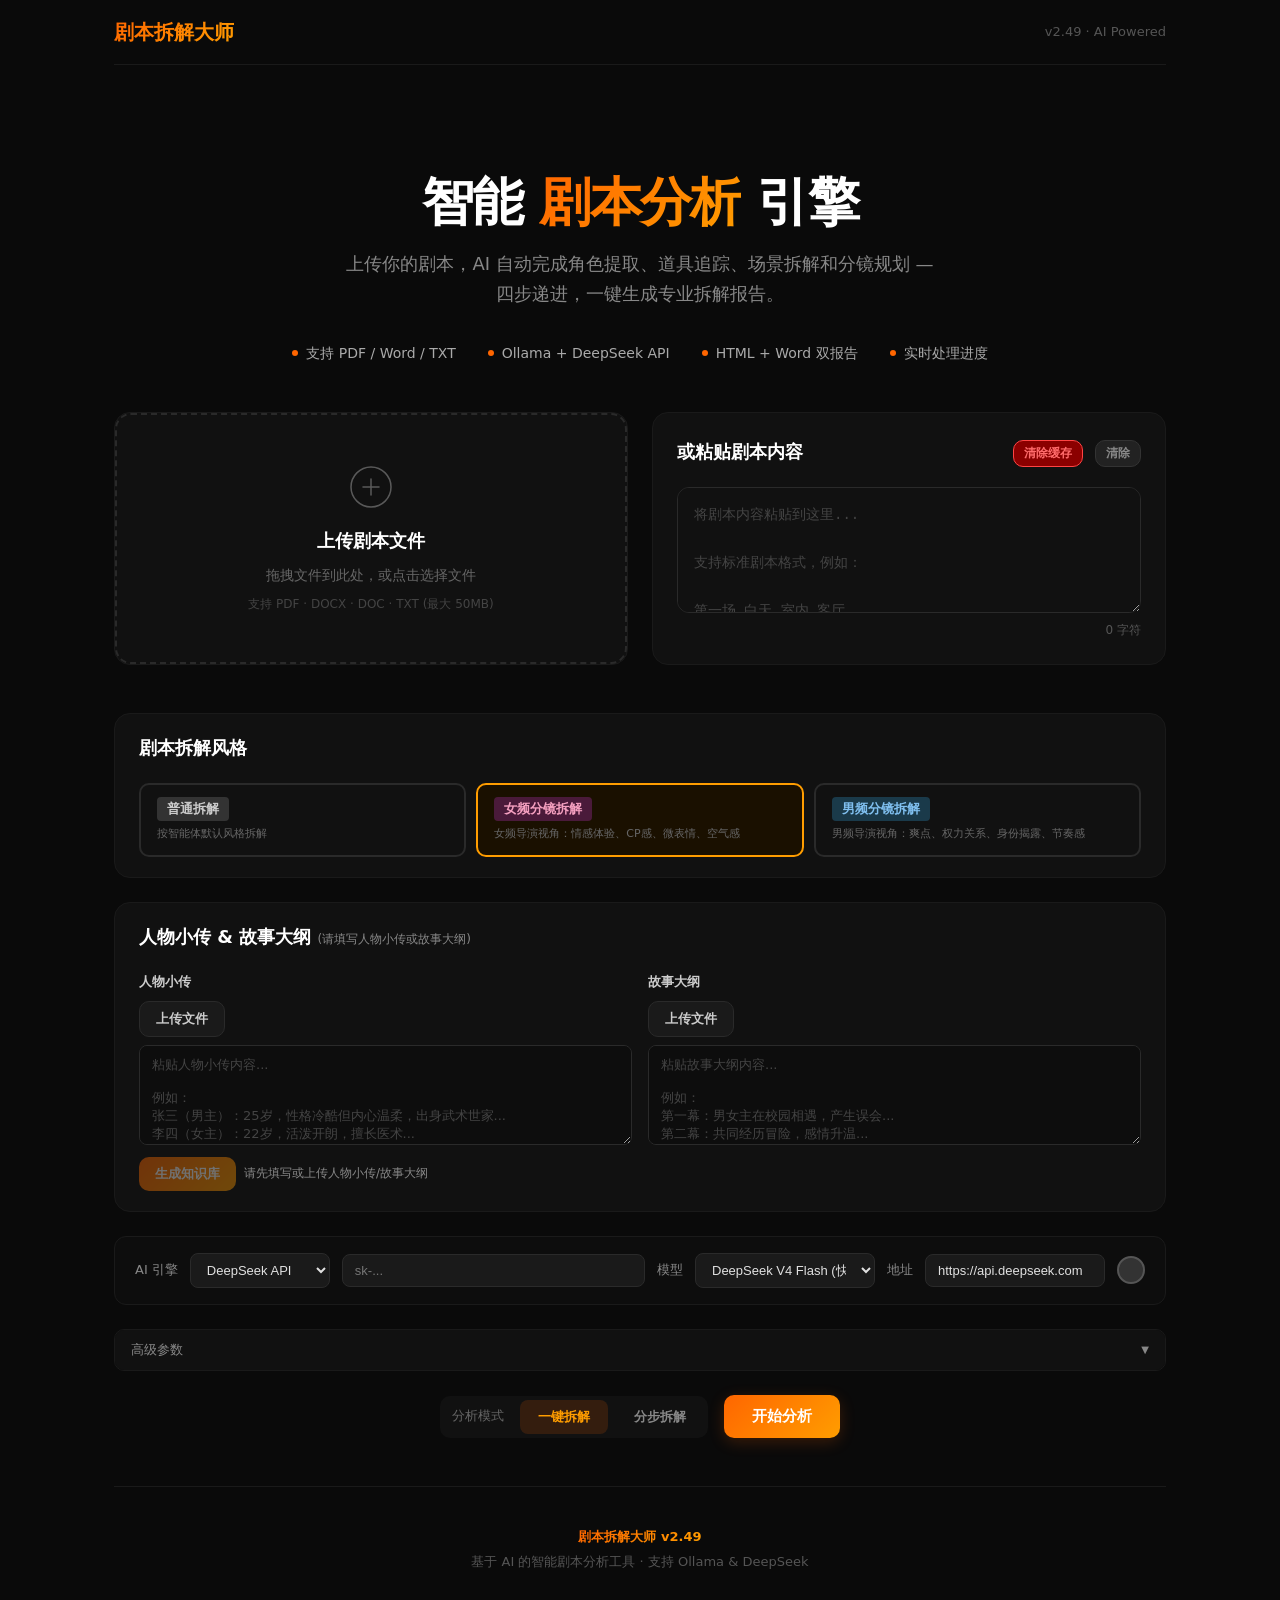
==== static/index.html @ 612fdb4a "初始版本：剧本拆解大师 — 角色/道具/场景/分镜四步AI拆解" ====
<!DOCTYPE html>
<html lang="zh-CN">
<head>
    <meta charset="UTF-8">
    <meta name="viewport" content="width=device-width, initial-scale=1.0">
    <title>剧本拆解大师 v2.49</title>
    <link rel="stylesheet" href="css/style.css">
</head>
<body>

    <!-- ===== Error Toast ===== -->
    <div class="error-toast" id="errorToast">
        <div class="error-body">
            <div class="error-title">错误</div>
            <div class="error-message" id="errorMessage"></div>
        </div>
        <button class="error-close" id="errorClose">×</button>
    </div>

    <!-- ===== App Container ===== -->
    <div class="app-container">

        <!-- Navbar -->
        <nav class="navbar">
            <a href="/" class="navbar-brand">
                <span>剧本拆解大师</span>
            </a>
            <div class="navbar-version">
                v2.49 · AI Powered
            </div>
        </nav>

        <!-- Hero -->
        <section class="hero">
            <h1>
                智能 <span class="highlight">剧本分析</span> 引擎
            </h1>
            <p>
                上传你的剧本，AI 自动完成角色提取、道具追踪、场景拆解和分镜规划
                — 四步递进，一键生成专业拆解报告。
            </p>
            <div class="features">
                <div class="feature-item"><span class="dot"></span> 支持 PDF / Word / TXT</div>
                <div class="feature-item"><span class="dot"></span> Ollama + DeepSeek API</div>
                <div class="feature-item"><span class="dot"></span> HTML + Word 双报告</div>
                <div class="feature-item"><span class="dot"></span> 实时处理进度</div>
            </div>
        </section>

        <!-- ===== Input Section ===== -->
        <div class="input-section">
            
            <!-- File Upload -->
            <div class="card" style="padding: 0;">
                <div class="upload-zone" id="uploadZone">
                    <svg class="upload-icon" viewBox="0 0 48 48" fill="none" stroke="currentColor" stroke-width="1.5">
                        <circle cx="24" cy="24" r="20"/>
                        <path d="M24 16v16M16 24h16" stroke-linecap="round"/>
                    </svg>
                    <h3>上传剧本文件</h3>
                    <p>拖拽文件到此处，或点击选择文件</p>
                    <div class="formats">支持 PDF · DOCX · DOC · TXT (最大 50MB)</div>
                    <input type="file" id="fileInput" accept=".pdf,.docx,.doc,.txt">
                    
                    <div class="file-info" id="fileInfo">
                        <div>
                            <span class="file-name" id="fileName"></span>
                            <span class="file-size" id="fileSize"></span>
                        </div>
                        <button class="btn btn-danger btn-sm" id="clearFileBtn" style="margin-top: 8px;">
                            移除文件
                        </button>
                    </div>
                </div>
            </div>

            <!-- Text Input -->
            <div class="card text-input-area">
                <div class="card-title" style="display:flex;justify-content:space-between;align-items:center;">
                    <span>或粘贴剧本内容</span>
                    <div>
                        <button class="btn btn-sm" id="clearCacheBtn" style="background:#8B0000;color:#FF6B6B;border:1px solid #FF4444;font-size:12px;padding:4px 10px;margin-right:6px;">清除缓存</button>
                        <button class="btn btn-sm" id="clearTextBtn" style="background:#222;color:#888;border:1px solid #333;font-size:12px;padding:4px 10px;">清除</button>
                    </div>
                </div>
                <textarea id="textInput" placeholder="将剧本内容粘贴到这里...

支持标准剧本格式，例如：

第一场 白天 室内 客厅
[场景描述文字]
角色A：对白内容
角色B：回应内容

第二场 夜晚 街头
..." spellcheck="false"></textarea>
                <div class="char-count" id="charCount">0 字符</div>
            </div>
        </div>

        <!-- ===== 剧本拆解风格选择 ===== -->
        <div class="card style-selector" id="styleSelector">
            <div class="card-title">剧本拆解风格</div>
            <div class="style-options">
                <label class="style-option" id="styleNormalLabel">
                    <input type="radio" name="breakdownStyle" value="normal">
                    <span class="style-badge normal">普通拆解</span>
                    <span class="style-desc">按智能体默认风格拆解</span>
                </label>
                <label class="style-option" id="styleFemaleLabel">
                    <input type="radio" name="breakdownStyle" value="female" checked>
                    <span class="style-badge female">女频分镜拆解</span>
                    <span class="style-desc">女频导演视角：情感体验、CP感、微表情、空气感</span>
                </label>
                <label class="style-option" id="styleMaleLabel">
                    <input type="radio" name="breakdownStyle" value="male">
                    <span class="style-badge male">男频分镜拆解</span>
                    <span class="style-desc">男频导演视角：爽点、权力关系、身份揭露、节奏感</span>
                </label>
            </div>
        </div>

        <!-- ===== 人物小传 & 故事大纲 ===== -->
        <div class="card materials-section" id="materialsSection">
            <div class="card-title">人物小传 & 故事大纲 <span class="materials-status" id="materialsStatus"></span></div>
            
            <div class="materials-grid">
                <div class="material-item">
                    <div class="material-header">
                        <span class="material-label">人物小传</span>
                        <button class="btn btn-sm" id="clearCharBioBtn" style="display:none;background:#222;color:#888;border:1px solid #333;font-size:11px;padding:2px 8px;">清除</button>
                    </div>
                    <div class="material-input-row">
                        <button class="btn btn-secondary btn-sm" id="uploadCharBioBtn">上传文件</button>
                        <input type="file" id="charBioFileInput" accept=".pdf,.docx,.doc,.txt" style="display:none;">
                    </div>
                    <textarea id="charBioText" placeholder="粘贴人物小传内容...&#10;&#10;例如：&#10;张三（男主）：25岁，性格冷酷但内心温柔，出身武术世家...&#10;李四（女主）：22岁，活泼开朗，擅长医术..." spellcheck="false"></textarea>
                    <div class="material-file-info" id="charBioFileInfo" style="display:none;"></div>
                </div>
                
                <div class="material-item">
                    <div class="material-header">
                        <span class="material-label">故事大纲</span>
                        <button class="btn btn-sm" id="clearOutlineBtn" style="display:none;background:#222;color:#888;border:1px solid #333;font-size:11px;padding:2px 8px;">清除</button>
                    </div>
                    <div class="material-input-row">
                        <button class="btn btn-secondary btn-sm" id="uploadOutlineBtn">上传文件</button>
                        <input type="file" id="outlineFileInput" accept=".pdf,.docx,.doc,.txt" style="display:none;">
                    </div>
                    <textarea id="outlineText" placeholder="粘贴故事大纲内容...&#10;&#10;例如：&#10;第一幕：男女主在校园相遇，产生误会...&#10;第二幕：共同经历冒险，感情升温..." spellcheck="false"></textarea>
                    <div class="material-file-info" id="outlineFileInfo" style="display:none;"></div>
                </div>
            </div>
            
            <div style="margin-top:12px;display:flex;align-items:center;gap:8px;">
                <button class="btn btn-primary btn-sm" id="preprocessBtn" style="display:none;">生成/更新知识库</button>
                <span class="preprocess-hint" id="preprocessHint" style="font-size:12px;color:#888;"></span>
            </div>
        </div>

        <!-- ===== API Config ===== -->
        <div class="api-config">
            <label>AI 引擎</label>
            <select id="apiProvider">
                <option value="ollama">Ollama（本地）</option>
                <option value="deepseek" selected>DeepSeek API</option>
            </select>
            
            <input type="text" id="apiKeyInput" class="api-key-input" 
                   placeholder="sk-..." title="API Key">
            
            <label>模型</label>
            <input type="text" id="modelInput" class="model-input" 
                   placeholder="deepseek-v4-flash" title="模型名称"
                   style="display:none;">
            <select id="modelSelect" class="model-input" title="选择模型">
                <option value="deepseek-v4-flash">DeepSeek V4 Flash</option>
            </select>
            <span id="modelStatus" style="font-size:12px;color:#888;display:none;"></span>
            
            <label>地址</label>
            <input type="text" id="baseUrlInput" class="model-input" 
                   placeholder="https://api.deepseek.com" title="API 地址">
            
            <button class="conn-dot" id="testConnBtn" title="测试连接"></button>
        </div>

        <!-- ===== 高级参数 ===== -->
        <div class="params-panel">
            <div class="params-toggle" id="paramsToggle">
                高级参数 <span class="toggle-arrow">▼</span>
            </div>
            <div class="params-body" id="paramsBody" style="display:none;">
                <div class="param-row">
                    <label>Temperature <span class="param-hint">（创造力，越高越随机）</span></label>
                    <div class="slider-group">
                        <input type="range" id="paramTemperature" min="0" max="2" step="0.1" value="0">
                        <span class="slider-val" id="valTemperature">0</span>
                    </div>
                </div>
                <div class="param-row">
                    <label>Top-P <span class="param-hint">（核采样，控制词汇多样性）</span></label>
                    <div class="slider-group">
                        <input type="range" id="paramTopP" min="0" max="1" step="0.05" value="0.95">
                        <span class="slider-val" id="valTopP">0.95</span>
                    </div>
                </div>
                <div class="param-row">
                    <label>Frequency Penalty <span class="param-hint">（惩罚重复用词，越高越不重复）</span></label>
                    <div class="slider-group">
                        <input type="range" id="paramFreqPenalty" min="-2" max="2" step="0.1" value="0">
                        <span class="slider-val" id="valFreqPenalty">0.0</span>
                    </div>
                </div>
                <div class="param-row">
                    <label>Presence Penalty <span class="param-hint">（惩罚已出现词，越高越推新词）</span></label>
                    <div class="slider-group">
                        <input type="range" id="paramPresPenalty" min="-2" max="2" step="0.1" value="0">
                        <span class="slider-val" id="valPresPenalty">0.0</span>
                    </div>
                </div>
                <div class="param-row">
                    <label>Max Tokens <span class="param-hint" id="hintMaxTokens">（最大输出长度，视模型而定）</span></label>
                    <div class="slider-group">
                        <input type="range" id="paramMaxTokens" min="1000" max="384000" step="1000" value="384000">
                        <span class="slider-val" id="valMaxTokens">384000</span>
                    </div>
                </div>
                <div class="param-row param-check">
                    <label>思考模式 <span class="param-hint">（仅 V4 Flash 支持，开启后模型先思考再回答）</span></label>
                    <input type="checkbox" id="paramThinking">
                </div>
            </div>
        </div>

        <!-- ===== Action Bar ===== -->
        <div class="action-bar">
            <div class="mode-switch">
                <span class="mode-label">分析模式</span>
                <button class="btn mode-btn active" id="modeAuto">一键拆解</button>
                <button class="btn mode-btn" id="modeStep">分步拆解</button>
            </div>
            <div class="action-btns" id="autoBtns">
                <button class="btn btn-primary btn-lg" id="startBtn">开始分析</button>
                <button class="btn btn-danger btn-lg" id="stopBtn" style="display:none;">停止分析</button>
            </div>
            <div class="action-btns" id="stepBtns" style="display:none;">
                <button class="btn btn-step" id="stepCharBtn">角色提取</button>
                <button class="btn btn-step" id="stepPropBtn">道具提取</button>
                <button class="btn btn-step" id="stepSceneBtn">场景拆解</button>
                <button class="btn btn-step" id="stepShotBtn">分镜拆解</button>
                <button class="btn btn-danger btn-lg" id="stopBtn2" style="display:none;">停止分析</button>
            </div>
        </div>

        <!-- ===== Progress Panel ===== -->
        <div class="progress-panel card" id="progressPanel">
            <div class="card-title">分析进度<span id="analysisTimer" class="analysis-timer" style="display:none;">00:00</span></div>
            
            <div class="progress-bar-container">
                <div class="progress-bar-fill" id="progressBar"></div>
            </div>
            
            <div class="progress-steps">
                <div class="progress-step pending" id="stepChars">
                    <div class="step-icon">○</div>
                    <div class="step-info">
                        <div class="step-label">角色提取</div>
                        <div class="step-message">等待处理</div>
                    </div>
                    <div class="step-status"></div>
                </div>
                
                <div class="progress-step pending" id="stepProps">
                    <div class="step-icon">○</div>
                    <div class="step-info">
                        <div class="step-label">道具提取</div>
                        <div class="step-message">等待处理</div>
                    </div>
                    <div class="step-status"></div>
                </div>
                
                <div class="progress-step pending" id="stepScenes">
                    <div class="step-icon">○</div>
                    <div class="step-info">
                        <div class="step-label">场景拆解</div>
                        <div class="step-message">等待处理</div>
                    </div>
                    <div class="step-status"></div>
                </div>
                
                <div class="progress-step pending" id="stepShots">
                    <div class="step-icon">○</div>
                    <div class="step-info">
                        <div class="step-label">分镜拆解</div>
                        <div class="step-message">等待处理</div>
                    </div>
                    <div class="step-status"></div>
                </div>
                
                <div class="progress-step pending" id="stepReport">
                    <div class="step-icon">○</div>
                    <div class="step-info">
                        <div class="step-label">生成报告</div>
                        <div class="step-message">等待处理</div>
                    </div>
                    <div class="step-status"></div>
                </div>
            </div>
        </div>

        <!-- ===== Results Section ===== -->
        <div class="results-section" id="resultsSection">
            <div class="results-header">
                <h2>分析结果</h2>
                <div class="results-actions">
                    <button class="btn btn-secondary btn-sm" id="previewBtn">预览报告</button>
                    <button class="btn btn-primary btn-sm" id="downloadHtmlBtn">下载 HTML</button>
                    <button class="btn btn-secondary btn-sm" id="downloadWordBtn">下载 Word</button>
                </div>
            </div>
            
            <div class="output-path-hint" id="outputPathHint" style="display:none;background:#1A1A1A;border:1px solid #333;border-radius:8px;padding:12px 16px;margin-bottom:16px;font-size:13px;color:#FF9D00;">
                输出目录: <span id="outputPathText" style="color:#CCC;"></span>
                <button class="btn btn-secondary btn-sm" id="openFolderBtn" style="margin-left:12px;">打开文件夹</button>
            </div>
            
            <div class="result-summary" id="resultSummary">
            </div>
            
            <!-- 提取结果详情区（卡片滚动） -->
            <div class="result-detail" id="resultDetail">
            </div>
        </div>

        <!-- ===== Footer ===== -->
        <footer class="footer">
            <p><span class="brand">剧本拆解大师 v2.49</span></p>
            <p style="margin-top: 4px;">基于 AI 的智能剧本分析工具 · 支持 Ollama &amp; DeepSeek</p>
        </footer>

    </div>

    <!-- ===== Floating Shot Splitter Button ===== -->
    <button id="splitShotsBtn" class="split-btn" title="拆解全集分镜为单集文件">拆</button>

    <script src="js/app.js"></script>
</body>
</html>
---- static/css/style.css ----
/* ============================================================
   剧本智能体 v0.1 - 样式表
   Inspired by novavoice.app
   ============================================================ */

/* === Reset & Base === */
*, *::before, *::after {
    margin: 0;
    padding: 0;
    box-sizing: border-box;
}

html {
    scroll-behavior: smooth;
}

body {
    font-family: -apple-system, BlinkMacSystemFont, 'Segoe UI', system-ui, sans-serif;
    background: #0A0A0A;
    color: #E0E0E0;
    line-height: 1.6;
    min-height: 100vh;
    overflow-x: hidden;
}

::selection {
    background: rgba(255, 102, 0, 0.3);
    color: #FFF;
}

/* === Scrollbar === */
::-webkit-scrollbar {
    width: 6px;
}

::-webkit-scrollbar-track {
    background: #0A0A0A;
}

::-webkit-scrollbar-thumb {
    background: #333;
    border-radius: 3px;
}

::-webkit-scrollbar-thumb:hover {
    background: #555;
}

/* === Layout === */
.app-container {
    max-width: 1100px;
    margin: 0 auto;
    padding: 0 24px;
}

/* === Navigation === */
.navbar {
    display: flex;
    align-items: center;
    justify-content: space-between;
    padding: 16px 0;
    border-bottom: 1px solid #1A1A1A;
    margin-bottom: 48px;
}

.navbar-brand {
    display: flex;
    align-items: center;
    gap: 10px;
    font-size: 20px;
    font-weight: 700;
    color: #FFF;
    text-decoration: none;
}

.navbar-brand span {
    background: linear-gradient(135deg, #FF6600, #FF9D00);
    -webkit-background-clip: text;
    -webkit-text-fill-color: transparent;
}

.navbar-version {
    font-size: 13px;
    color: #555;
}

.navbar-version span {
    color: #FF6600;
}

/* === Hero === */
.hero {
    text-align: center;
    padding: 60px 0 48px;
}

.hero h1 {
    font-size: 52px;
    font-weight: 700;
    color: #FFF;
    letter-spacing: -0.03em;
    line-height: 1.15;
    margin-bottom: 16px;
}

.hero h1 .highlight {
    background: linear-gradient(135deg, #FF6600, #FF9D00);
    -webkit-background-clip: text;
    -webkit-text-fill-color: transparent;
}

.hero p {
    font-size: 18px;
    color: #888;
    max-width: 600px;
    margin: 0 auto 32px;
    line-height: 1.7;
}

.hero .features {
    display: flex;
    justify-content: center;
    gap: 32px;
    flex-wrap: wrap;
}

.hero .feature-item {
    display: flex;
    align-items: center;
    gap: 8px;
    font-size: 14px;
    color: #AAA;
}

.hero .feature-item .dot {
    width: 6px;
    height: 6px;
    border-radius: 50%;
    background: #FF6600;
}

/* === Card === */
.card {
    background: #111;
    border: 1px solid #1A1A1A;
    border-radius: 16px;
    padding: 32px;
    margin-bottom: 24px;
    transition: border-color 0.3s;
}

.card:hover {
    border-color: #2A2A2A;
}

.card-title {
    font-size: 18px;
    font-weight: 600;
    color: #FFF;
    margin-bottom: 20px;
}

/* === Input Area === */
.input-section {
    display: grid;
    grid-template-columns: 1fr 1fr;
    gap: 24px;
    margin-bottom: 24px;
    align-items: stretch;
}

@media (max-width: 768px) {
    .input-section {
        grid-template-columns: 1fr;
    }
}

/* File Upload */
.upload-zone {
    border: 2px dashed #2A2A2A;
    border-radius: 16px;
    padding: 48px 32px;
    text-align: center;
    cursor: pointer;
    transition: all 0.3s;
    position: relative;
    display: flex;
    flex-direction: column;
    align-items: center;
    justify-content: center;
    min-height: 100%;
}

.upload-icon {
    width: 48px;
    height: 48px;
    margin-bottom: 16px;
    opacity: 0.35;
    transition: all 0.3s;
}
.upload-zone:hover .upload-icon,
.upload-zone.dragover .upload-icon {
    opacity: 0.7;
}

.upload-zone.has-file .upload-icon,
.upload-zone.has-file h3,
.upload-zone.has-file p,
.upload-zone.has-file .formats {
    display: none;
}

.upload-zone:hover,
.upload-zone.dragover {
    border-color: #FF6600;
    background: rgba(255, 102, 0, 0.03);
}

.upload-zone h3 {
    font-size: 18px;
    color: #FFF;
    margin-bottom: 8px;
}

.upload-zone p {
    font-size: 14px;
    color: #666;
}

.upload-zone .formats {
    font-size: 12px;
    color: #444;
    margin-top: 8px;
}

.upload-zone input[type="file"] {
    display: none;
}

.upload-zone .file-info {
    display: none;
    margin-top: 16px;
    padding: 12px 16px;
    background: #1A1A1A;
    border-radius: 8px;
    font-size: 14px;
    color: #CCC;
    text-align: left;
}

.upload-zone .file-info .file-name {
    font-weight: 600;
    color: #FFF;
}

.upload-zone .file-info .file-size {
    color: #888;
    font-size: 12px;
}

/* Text Input */
.text-input-area {
    display: flex;
    flex-direction: column;
    padding: 24px;
}

.text-input-area textarea {
    flex: 1;
    min-height: 0;
    background: #111;
    border: 1px solid #2A2A2A;
    border-radius: 12px;
    padding: 16px;
    color: #E0E0E0;
    font-size: 14px;
    font-family: 'SF Mono', 'Cascadia Code', 'Consolas', monospace;
    line-height: 1.7;
    resize: vertical;
    transition: border-color 0.3s;
}

.text-input-area textarea:focus {
    outline: none;
    border-color: #FF6600;
}

.text-input-area textarea::placeholder {
    color: #444;
}

.text-input-area .char-count {
    text-align: right;
    font-size: 12px;
    color: #555;
    padding-top: 8px;
}

/* === API Config Panel === */
.api-config {
    display: flex;
    gap: 12px;
    align-items: center;
    flex-wrap: wrap;
    padding: 16px 20px;
    background: #0D0D0D;
    border: 1px solid #1A1A1A;
    border-radius: 12px;
    margin-bottom: 24px;
}

.api-config label {
    font-size: 13px;
    color: #888;
    font-weight: 500;
}

.api-config select,
.api-config input {
    background: #1A1A1A;
    border: 1px solid #2A2A2A;
    border-radius: 8px;
    padding: 8px 12px;
    color: #E0E0E0;
    font-size: 13px;
    transition: border-color 0.3s;
}

.api-config select:focus,
.api-config input:focus {
    outline: none;
    border-color: #FF6600;
}

.api-config select {
    cursor: pointer;
}

.api-config .api-key-input {
    flex: 1;
    min-width: 200px;
}

.api-config .model-input {
    width: 180px;
}

/* === Advanced Params Panel === */
.params-panel {
    margin-bottom: 24px;
    border: 1px solid #1A1A1A;
    border-radius: 10px;
    overflow: hidden;
}
.params-toggle {
    padding: 10px 16px;
    background: #111;
    color: #888;
    font-size: 13px;
    cursor: pointer;
    user-select: none;
    display: flex; align-items: center; justify-content: space-between;
}
.params-toggle:hover { color: #CCC; }
.toggle-arrow { font-size: 10px; transition: transform 0.2s; }
.params-toggle.open .toggle-arrow { transform: rotate(180deg); }
.params-body {
    padding: 16px;
    background: #0A0A0A;
    display: flex; flex-direction: column; gap: 14px;
}
.param-row { display: flex; flex-direction: column; gap: 4px; }
.param-row label { font-size: 13px; color: #CCC; }
.param-hint { font-size: 11px; color: #666; font-weight: 400; }
.slider-group { display: flex; align-items: center; gap: 10px; }
.slider-group input[type=range] {
    flex: 1; height: 4px;
    -webkit-appearance: none; appearance: none;
    background: #1A1A1A; border-radius: 2px; outline: none;
}
.slider-group input[type=range]::-webkit-slider-thumb {
    -webkit-appearance: none; appearance: none;
    width: 16px; height: 16px; border-radius: 50%;
    background: #FF6600; cursor: pointer; border: none;
}
.slider-group input[type=range]::-moz-range-thumb {
    width: 16px; height: 16px; border-radius: 50%;
    background: #FF6600; cursor: pointer; border: none;
}
.slider-val {
    min-width: 48px; text-align: right;
    font-size: 13px; color: #FF9D00; font-variant-numeric: tabular-nums;
}
.param-check { flex-direction: row; align-items: center; gap: 12px; }
.param-check input[type=checkbox] { width: 18px; height: 18px; accent-color: #FF6600; }

/* === Buttons === */
.btn {
    display: inline-flex;
    align-items: center;
    gap: 8px;
    padding: 12px 28px;
    border: none;
    border-radius: 10px;
    font-size: 15px;
    font-weight: 600;
    cursor: pointer;
    transition: all 0.3s;
    text-decoration: none;
    white-space: nowrap;
}

.btn-primary {
    background: linear-gradient(135deg, #FF6600, #FF9D00);
    color: #FFF;
    box-shadow: 0 4px 16px rgba(255, 102, 0, 0.2);
}

.btn-primary:hover {
    transform: translateY(-1px);
    box-shadow: 0 6px 24px rgba(255, 102, 0, 0.3);
}

.btn-primary:disabled {
    opacity: 0.4;
    cursor: not-allowed;
    transform: none;
    box-shadow: none;
}

.btn-secondary {
    background: #1A1A1A;
    color: #CCC;
    border: 1px solid #2A2A2A;
}

.btn-secondary:hover {
    background: #222;
    color: #FFF;
    border-color: #444;
}

.btn-secondary:disabled {
    opacity: 0.4;
    cursor: not-allowed;
}

.btn-danger {
    background: rgba(255, 51, 51, 0.1);
    color: #FF5555;
    border: 1px solid rgba(255, 51, 51, 0.2);
}

.btn-danger:hover {
    background: rgba(255, 51, 51, 0.2);
}

.btn-sm {
    padding: 8px 16px;
    font-size: 13px;
    gap: 6px;
}

.btn-block {
    width: 100%;
    justify-content: center;
}

.action-bar {
    display: flex;
    align-items: center;
    justify-content: center;
    gap: 16px;
    margin-bottom: 32px;
    flex-wrap: wrap;
}
.mode-switch {
    display: flex;
    align-items: center;
    gap: 8px;
    background: #111;
    border-radius: 10px;
    padding: 4px;
}
.mode-label {
    font-size: 13px;
    color: #666;
    padding: 0 8px;
}
.mode-btn {
    padding: 8px 18px;
    border-radius: 8px;
    background: transparent;
    color: #888;
    border: none;
    font-size: 13px;
    cursor: pointer;
    transition: all 0.2s;
    display: inline-flex;
    align-items: center;
    gap: 4px;
    white-space: nowrap;
}
.mode-btn:hover { color: #CCC; background: #1A1A1A; }
.mode-btn.active {
    background: rgba(255,102,0,0.15);
    color: #FF9D00;
}
.action-btns {
    display: flex;
    align-items: center;
    gap: 10px;
    flex-wrap: wrap;
}
.btn-step {
    padding: 10px 20px;
    border-radius: 8px;
    background: #1A1A1A;
    color: #CCC;
    border: 1px solid #2A2A2A;
    font-size: 14px;
    cursor: pointer;
    transition: all 0.2s;
    display: inline-flex;
    align-items: center;
    gap: 6px;
    white-space: nowrap;
    position: relative;
}
.btn-step::before {
    content: '';
    width: 8px;
    height: 8px;
    border-radius: 50%;
    background: #FF6600;
    flex-shrink: 0;
    transition: all 0.3s;
}
.btn-step.completed::before {
    background: #4CAF50;
    box-shadow: 0 0 6px rgba(76,175,80,0.5);
}
.btn-step:hover:not(:disabled) {
    background: #2A2A2A;
    border-color: #FF6600;
    color: #FF9D00;
}
.btn-step:disabled {
    opacity: 0.3;
    cursor: not-allowed;
}
.btn-step.completed {
    background: rgba(76,175,80,0.15);
    border-color: rgba(76,175,80,0.4);
    color: #4CAF50;
}

/* === Analysis Timer === */
.analysis-timer { font-size: 14px; color: #FF9D00; font-variant-numeric: tabular-nums; margin-left: 12px; }
.analysis-timer.done { color: #4CAF50; }

/* === Button Loading State === */
.btn-loading { background: #333 !important; color: #888 !important; cursor: wait !important; pointer-events: none; }

/* === Progress Panel === */
.progress-panel {
    display: none;
    margin-bottom: 32px;
}

.progress-panel.show {
    display: block;
}

.progress-steps {
    display: flex;
    flex-direction: column;
    gap: 4px;
}

.progress-step {
    display: flex;
    align-items: center;
    gap: 16px;
    padding: 16px 20px;
    background: #111;
    border: 1px solid #1A1A1A;
    border-radius: 12px;
    transition: all 0.3s;
}

.progress-step.pending {
    opacity: 0.4;
}

.progress-step.processing {
    border-color: rgba(255, 102, 0, 0.3);
    background: rgba(255, 102, 0, 0.03);
    animation: step-pulse 2s ease-in-out infinite;
}
@keyframes step-pulse {
    0%, 100% { border-color: rgba(255, 102, 0, 0.2); }
    50% { border-color: rgba(255, 102, 0, 0.5); }
}

.progress-step.complete {
    border-color: rgba(76, 175, 80, 0.3);
    background: rgba(76, 175, 80, 0.03);
}

.progress-step.error {
    border-color: rgba(255, 51, 51, 0.3);
    background: rgba(255, 51, 51, 0.03);
}

.step-icon {
    width: 36px;
    height: 36px;
    border-radius: 50%;
    display: flex;
    align-items: center;
    justify-content: center;
    font-size: 16px;
    flex-shrink: 0;
}

.progress-step.pending .step-icon {
    background: #1A1A1A;
    color: #555;
}

.progress-step.processing .step-icon {
    background: rgba(255, 102, 0, 0.15);
    color: #FF6600;
    animation: pulse 1.5s ease-in-out infinite;
}

.progress-step.complete .step-icon {
    background: rgba(76, 175, 80, 0.15);
    color: #4CAF50;
}

.progress-step.error .step-icon {
    background: rgba(255, 51, 51, 0.15);
    color: #FF3333;
}

@keyframes pulse {
    0%, 100% { transform: scale(1); }
    50% { transform: scale(1.1); }
}

@keyframes spin {
    from { transform: rotate(0deg); }
    to { transform: rotate(360deg); }
}

.step-icon.spinning {
    animation: spin 1s linear infinite;
}

.step-info {
    flex: 1;
}

.step-info .step-label {
    font-size: 15px;
    font-weight: 600;
    color: #FFF;
}

.step-info .step-message {
    font-size: 13px;
    color: #888;
    margin-top: 2px;
}

.step-status {
    font-size: 20px;
    flex-shrink: 0;
}

/* Overall Progress Bar */
.progress-bar-container {
    margin-top: 16px;
    height: 4px;
    background: #1A1A1A;
    border-radius: 2px;
    overflow: hidden;
}

.progress-bar-fill {
    height: 100%;
    background: linear-gradient(90deg, #FF6600, #FF9D00);
    border-radius: 2px;
    transition: width 0.5s ease;
    width: 0%;
    position: relative;
}
.progress-bar-fill::after {
    content: '';
    position: absolute;
    top: 0; right: 0; bottom: 0; left: 0;
    background: linear-gradient(90deg, transparent, rgba(255,255,255,0.2), transparent);
    animation: bar-shimmer 1.5s linear infinite;
}
@keyframes bar-shimmer {
    0% { transform: translateX(-100%); }
    100% { transform: translateX(100%); }
}

/* === Results Section === */
.results-section {
    display: none;
    margin-bottom: 40px;
}

.results-section.show {
    display: block;
}

.results-header {
    display: flex;
    justify-content: space-between;
    align-items: center;
    margin-bottom: 24px;
    padding-bottom: 16px;
    border-bottom: 1px solid #1A1A1A;
}

.results-header h2 {
    font-size: 22px;
    font-weight: 600;
    color: #FFF;
}

.results-actions {
    display: flex;
    gap: 12px;
}

/* Result Summary Cards */
.result-summary {
    display: grid;
    grid-template-columns: repeat(auto-fill, minmax(240px, 1fr));
    gap: 16px;
    margin-bottom: 20px;
}

.result-stat {
    background: #111;
    border: 1px solid #1A1A1A;
    border-radius: 12px;
    padding: 20px;
    text-align: center;
}

.result-stat .stat-number {
    font-size: 36px;
    font-weight: 700;
    background: linear-gradient(135deg, #FF6600, #FF9D00);
    -webkit-background-clip: text;
    -webkit-text-fill-color: transparent;
}

.result-stat .stat-label {
    font-size: 13px;
    color: #888;
    margin-top: 4px;
}

/* Result Detail Cards */
.result-detail {
    display: flex;
    flex-direction: column;
    gap: 12px;
}
.result-card {
    background: #111;
    border: 1px solid #1A1A1A;
    border-radius: 12px;
    overflow: hidden;
}
.result-card-header {
    padding: 14px 18px;
    cursor: pointer;
    display: flex;
    justify-content: space-between;
    align-items: center;
    user-select: none;
    transition: background 0.2s;
}
.result-card-header:hover { background: #1A1A1A; }
.result-card-header .rc-title {
    font-size: 15px;
    font-weight: 600;
    color: #FFF;
    flex: 1;
}
.result-card-header .rc-meta {
    font-size: 12px;
    color: #666;
    margin-left: 12px;
}
.result-card-header .rc-arrow {
    color: #555;
    font-size: 12px;
    transition: transform 0.3s;
    margin-left: 8px;
}
.result-card-header.open .rc-arrow {
    transform: rotate(180deg);
}
.result-card-body {
    display: none;
    padding: 0 18px 16px;
    font-size: 13px;
    color: #AAA;
    line-height: 1.7;
}
.result-card-body.show {
    display: block;
}
.result-card-body .prompt-preview {
    background: #0A0A0A;
    border: 1px solid #2A2A2A;
    border-radius: 8px;
    padding: 12px;
    margin-top: 8px;
    font-size: 12px;
    color: #999;
    white-space: pre-wrap;
    word-break: break-word;
    max-height: 180px;
    overflow-y: auto;
}
.result-card-body .copy-btn-small {
    display: inline-block;
    padding: 3px 10px;
    background: #333;
    color: #AAA;
    border: none;
    border-radius: 4px;
    font-size: 11px;
    cursor: pointer;
    margin-top: 6px;
}
.result-card-body .copy-btn-small:hover { background: #FF6600; color: #FFF; }
.result-section-title {
    font-size: 16px;
    font-weight: 600;
    color: #FFF;
    padding: 8px 0 4px;
    margin-top: 8px;
    border-bottom: 1px solid #2A2A2A;
    margin-bottom: 8px;
}

/* === Error Toast === */
.error-toast {
    display: none;
    position: fixed;
    top: 24px;
    right: 24px;
    max-width: 400px;
    background: #1A0000;
    border: 1px solid rgba(255, 51, 51, 0.3);
    border-radius: 12px;
    padding: 16px 20px;
    z-index: 1000;
    animation: slideIn 0.3s ease;
}

.error-toast.show {
    display: flex;
    align-items: flex-start;
    gap: 12px;
}
.error-toast.success {
    background: #001A00;
    border-color: rgba(34, 197, 94, 0.3);
}
.error-toast.success .error-title {
    color: #4ADE80;
}
.error-toast.success .error-message {
    color: #88CC88;
}

.error-toast .error-body {
    flex: 1;
}

.error-toast .error-title {
    font-size: 14px;
    font-weight: 600;
    color: #FF5555;
    margin-bottom: 4px;
}

.error-toast .error-message {
    font-size: 13px;
    color: #CC8888;
    line-height: 1.5;
}

.error-toast .error-close {
    background: none;
    border: none;
    color: #666;
    cursor: pointer;
    font-size: 18px;
    flex-shrink: 0;
}

.error-toast .error-close:hover {
    color: #FFF;
}

@keyframes slideIn {
    from { transform: translateX(100%); opacity: 0; }
    to { transform: translateX(0); opacity: 1; }
}

/* === Footer === */
.footer {
    text-align: center;
    padding: 40px 0;
    border-top: 1px solid #1A1A1A;
    margin-top: 48px;
    color: #555;
    font-size: 13px;
}

.footer .brand {
    background: linear-gradient(135deg, #FF6600, #FF9D00);
    -webkit-background-clip: text;
    -webkit-text-fill-color: transparent;
    font-weight: 600;
}

/* === Loading Spinner === */
.loading-overlay {
    display: none;
    position: fixed;
    inset: 0;
    background: rgba(0, 0, 0, 0.6);
    backdrop-filter: blur(4px);
    z-index: 999;
    justify-content: center;
    align-items: center;
}

.loading-overlay.show {
    display: flex;
}

.loading-spinner {
    text-align: center;
}

.loading-spinner .spinner {
    width: 48px;
    height: 48px;
    border: 3px solid #2A2A2A;
    border-top-color: #FF6600;
    border-radius: 50%;
    animation: spin 0.8s linear infinite;
    margin: 0 auto 16px;
}

.loading-spinner p {
    color: #888;
    font-size: 14px;
}

/* === Connection Dot === */
.conn-dot {
    width: 28px;
    height: 28px;
    border-radius: 50%;
    background: #333;
    border: 2px solid #555;
    cursor: pointer;
    transition: all 0.3s;
    flex-shrink: 0;
    padding: 0;
    align-self: center;
}
.conn-dot:hover {
    border-color: #888;
    transform: scale(1.1);
}
.conn-dot.loading {
    background: #888;
    border-color: #AAA;
    animation: conn-pulse 0.8s ease-in-out infinite;
    cursor: wait;
}
.conn-dot.success {
    background: #22C55E;
    border-color: #16A34A;
    box-shadow: 0 0 12px rgba(34, 197, 94, 0.4);
}
.conn-dot.error {
    background: #EF4444;
    border-color: #DC2626;
    box-shadow: 0 0 12px rgba(239, 68, 68, 0.4);
}
@keyframes conn-pulse {
    0%, 100% { opacity: 1; }
    50% { opacity: 0.4; }
}

/* === Utility === */
.text-center { text-align: center; }
.mt-8 { margin-top: 8px; }
.mt-16 { margin-top: 16px; }
.mt-24 { margin-top: 24px; }
.mt-32 { margin-top: 32px; }
.mb-16 { margin-bottom: 16px; }
.mb-24 { margin-bottom: 24px; }
.fade-in {
    animation: fadeIn 0.4s ease;
}

@keyframes fadeIn {
    from { opacity: 0; transform: translateY(10px); }
    to { opacity: 1; transform: translateY(0); }
}

/* === Responsive === */
@media (max-width: 768px) {
    .hero h1 { font-size: 32px; }
    .hero .features { gap: 16px; }
    .hero .feature-item { font-size: 12px; }
    .card { padding: 20px; }
    .api-config { flex-direction: column; align-items: stretch; }
    .api-config .api-key-input { min-width: auto; }
    .result-summary { grid-template-columns: repeat(2, 1fr); }
    .results-header { flex-direction: column; gap: 12px; }
    .results-actions { width: 100%; }
    .results-actions .btn { flex: 1; }
    .progress-step { padding: 12px 16px; }
    .step-info .step-label { font-size: 13px; }
}

/* === Floating Shot Splitter Button === */
.split-btn {
    position: fixed;
    bottom: 32px;
    right: 32px;
    width: 52px;
    height: 52px;
    border-radius: 50%;
    background: linear-gradient(135deg, #DC2626, #EF4444);
    color: #FFF;
    font-size: 22px;
    font-weight: 800;
    border: none;
    cursor: pointer;
    box-shadow: 0 4px 20px rgba(220, 38, 38, 0.4);
    z-index: 999;
    transition: all 0.3s;
    display: none;
}
.split-btn:hover {
    transform: scale(1.1);
    box-shadow: 0 6px 28px rgba(220, 38, 38, 0.6);
}
.split-btn:disabled {
    opacity: 0.5;
    cursor: wait;
}
.split-btn.show {
    display: flex;
    align-items: center;
    justify-content: center;
}

/* ===== 剧本拆解风格选择 ===== */
.style-selector { padding: 20px 24px; }
.style-options { display: flex; gap: 10px; margin-top: 12px; flex-wrap: wrap; }
.style-option {
    display: flex; flex-direction: column; align-items: flex-start; gap: 4px;
    padding: 12px 16px; border-radius: 10px; cursor: pointer;
    border: 2px solid #2a2a2a; background: #111; transition: all 0.2s;
    flex: 1; min-width: 180px;
}
.style-option:hover { border-color: #FF9D00; background: #1a1a1a; }
.style-option input[type="radio"] { display: none; }
.style-option:has(input:checked) { border-color: #FF9D00; background: #1a1000; }
.style-badge {
    font-size: 13px; font-weight: 600; padding: 2px 10px; border-radius: 4px;
}
.style-badge.normal { background: #333; color: #ccc; }
.style-badge.female { background: #4a1a3a; color: #f5a0c0; }
.style-badge.male { background: #1a3a4a; color: #80c0f0; }
.style-desc { font-size: 11px; color: #666; }

/* ===== 人物小传 & 故事大纲 ===== */
.materials-section { padding: 20px 24px; }
.materials-status { font-size: 12px; font-weight: normal; color: #FF9D00; }
.materials-grid { display: grid; grid-template-columns: 1fr 1fr; gap: 16px; margin-top: 12px; }
.material-item { display: flex; flex-direction: column; gap: 8px; }
.material-header { display: flex; justify-content: space-between; align-items: center; }
.material-label { font-size: 13px; font-weight: 600; color: #ccc; }
.material-input-row { display: flex; gap: 8px; align-items: center; }
.material-item textarea {
    width: 100%; min-height: 100px; padding: 10px 12px;
    background: #0d0d0d; border: 1px solid #2a2a2a; border-radius: 8px;
    color: #ccc; font-size: 13px; font-family: inherit; resize: vertical;
}
.material-item textarea:focus { border-color: #FF9D00; outline: none; }
.material-item textarea::placeholder { color: #444; }
.material-file-info {
    font-size: 12px; color: #FF9D00; background: #1a1000;
    padding: 4px 10px; border-radius: 4px;
}
.preprocess-hint { color: #888; }

@media (max-width: 768px) {
    .materials-grid { grid-template-columns: 1fr; }
    .style-options { flex-direction: column; }
}
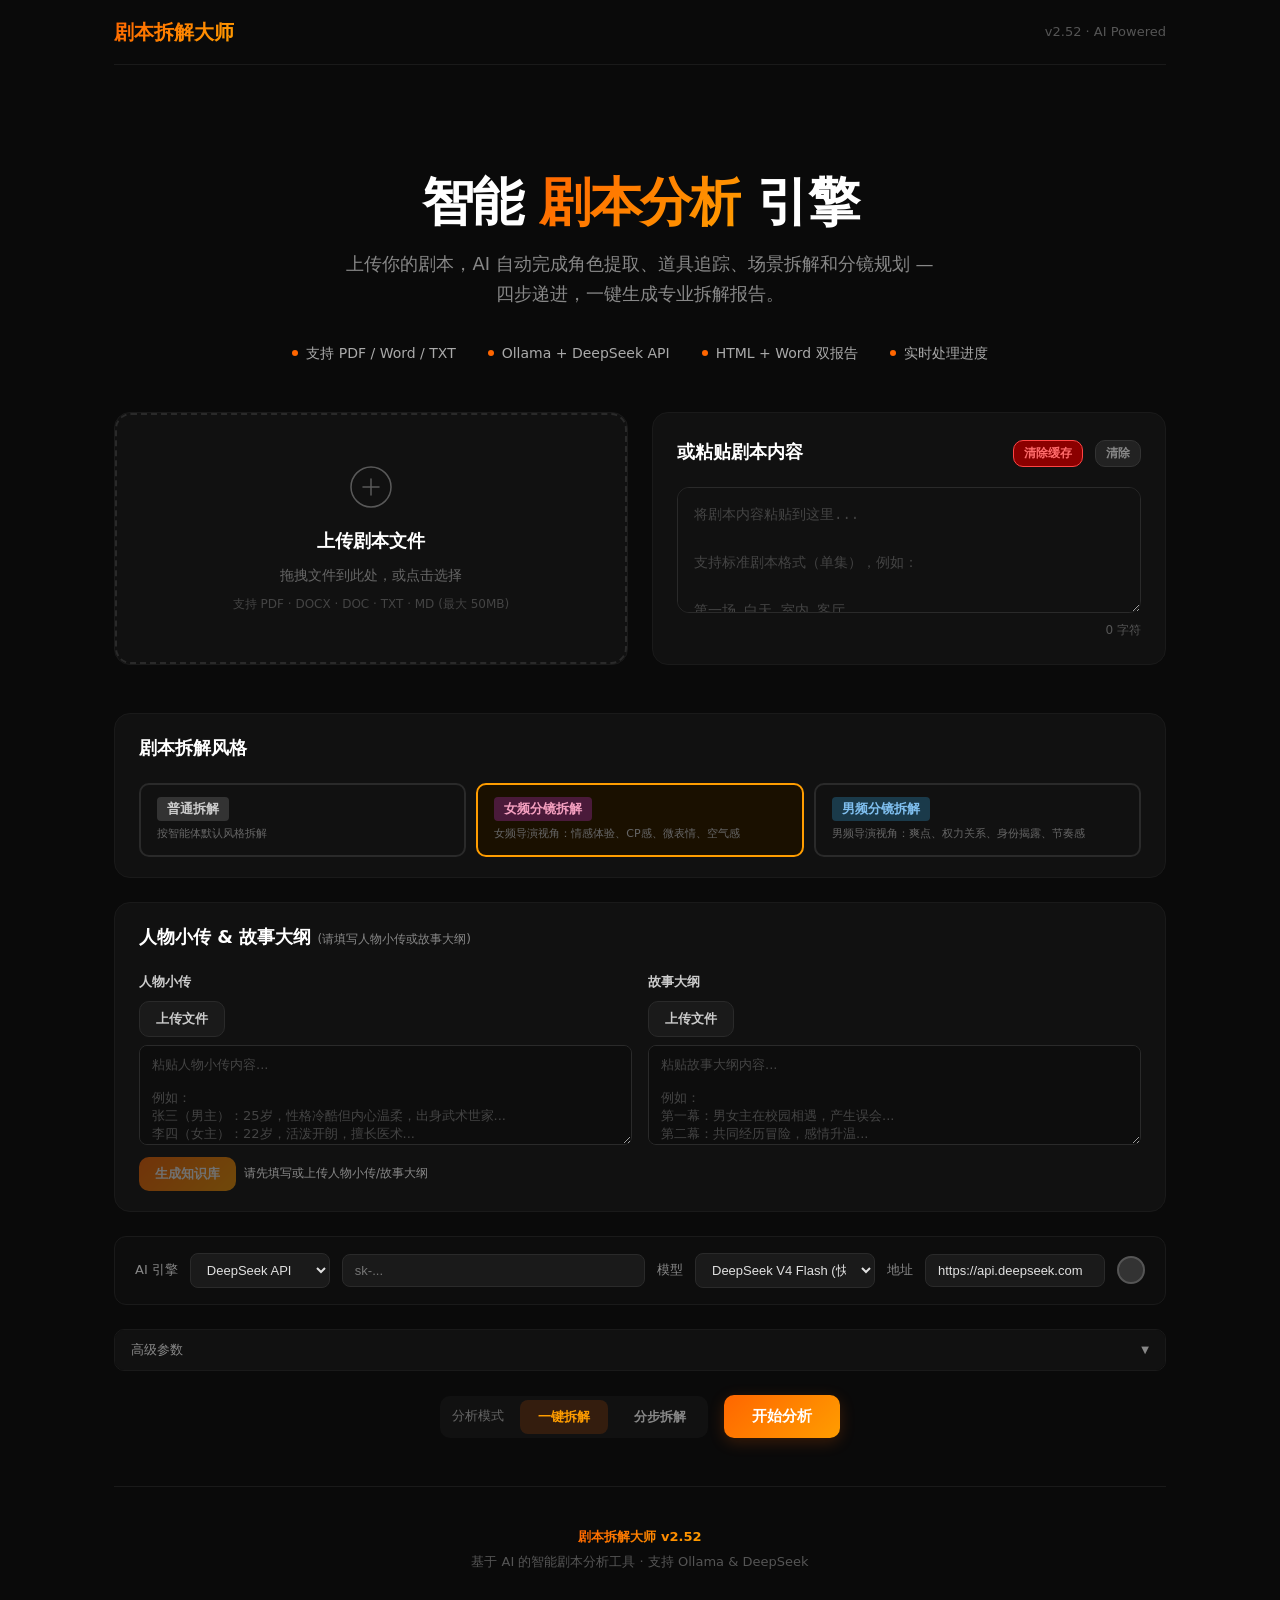
==== commit b5fabc9c: "feat: 九宫格剧情参考图替换俯视图 + 提示词全面优化 - 场景拆解：俯视图(topdown_gpt)替换为九宫格剧情参考图(grid_nine_gpt) - 九宫格：剧情板定位，每格必须有角色有" ====
--- a/static/index.html
+++ b/static/index.html
@@ -1,10 +1,12 @@
 <!DOCTYPE html>
 <html lang="zh-CN">
 <head>
+<meta name="author" content="foxpaw">
+<!-- (C) foxpaw -->
     <meta charset="UTF-8">
     <meta name="viewport" content="width=device-width, initial-scale=1.0">
-    <title>剧本拆解大师 v2.49</title>
-    <link rel="stylesheet" href="css/style.css">
+    <title>剧本拆解大师 v2.52</title>
+    <link rel="stylesheet" href="css/style.css?v=2.52">
 </head>
 <body>
 
@@ -26,7 +28,7 @@
                 <span>剧本拆解大师</span>
             </a>
             <div class="navbar-version">
-                v2.49 · AI Powered
+                v2.52 · AI Powered
             </div>
         </nav>
 
@@ -58,11 +60,10 @@
                         <path d="M24 16v16M16 24h16" stroke-linecap="round"/>
                     </svg>
                     <h3>上传剧本文件</h3>
-                    <p>拖拽文件到此处，或点击选择文件</p>
-                    <div class="formats">支持 PDF · DOCX · DOC · TXT (最大 50MB)</div>
-                    <input type="file" id="fileInput" accept=".pdf,.docx,.doc,.txt">
-                    
-                    <div class="file-info" id="fileInfo">
+                    <p>拖拽文件到此处，或点击选择</p>
+                    <div class="formats">支持 PDF · DOCX · DOC · TXT · MD (最大 50MB)</div>
+                    <input type="file" id="fileInput" accept=".pdf,.docx,.doc,.txt,.md,.markdown">
+                                        <div class="file-info" id="fileInfo">
                         <div>
                             <span class="file-name" id="fileName"></span>
                             <span class="file-size" id="fileSize"></span>
@@ -71,6 +72,8 @@
                             移除文件
                         </button>
                     </div>
+
+
                 </div>
             </div>
 
@@ -85,7 +88,7 @@
                 </div>
                 <textarea id="textInput" placeholder="将剧本内容粘贴到这里...
 
-支持标准剧本格式，例如：
+支持标准剧本格式（单集），例如：
 
 第一场 白天 室内 客厅
 [场景描述文字]
@@ -132,7 +135,7 @@
                     </div>
                     <div class="material-input-row">
                         <button class="btn btn-secondary btn-sm" id="uploadCharBioBtn">上传文件</button>
-                        <input type="file" id="charBioFileInput" accept=".pdf,.docx,.doc,.txt" style="display:none;">
+                        <input type="file" id="charBioFileInput" accept=".pdf,.docx,.doc,.txt,.md,.markdown" style="display:none;">
                     </div>
                     <textarea id="charBioText" placeholder="粘贴人物小传内容...&#10;&#10;例如：&#10;张三（男主）：25岁，性格冷酷但内心温柔，出身武术世家...&#10;李四（女主）：22岁，活泼开朗，擅长医术..." spellcheck="false"></textarea>
                     <div class="material-file-info" id="charBioFileInfo" style="display:none;"></div>
@@ -145,7 +148,7 @@
                     </div>
                     <div class="material-input-row">
                         <button class="btn btn-secondary btn-sm" id="uploadOutlineBtn">上传文件</button>
-                        <input type="file" id="outlineFileInput" accept=".pdf,.docx,.doc,.txt" style="display:none;">
+                        <input type="file" id="outlineFileInput" accept=".pdf,.docx,.doc,.txt,.md,.markdown" style="display:none;">
                     </div>
                     <textarea id="outlineText" placeholder="粘贴故事大纲内容...&#10;&#10;例如：&#10;第一幕：男女主在校园相遇，产生误会...&#10;第二幕：共同经历冒险，感情升温..." spellcheck="false"></textarea>
                     <div class="material-file-info" id="outlineFileInfo" style="display:none;"></div>
@@ -164,6 +167,7 @@
             <select id="apiProvider">
                 <option value="ollama">Ollama（本地）</option>
                 <option value="deepseek" selected>DeepSeek API</option>
+                <option value="openai">OpenAI API</option>
             </select>
             
             <input type="text" id="apiKeyInput" class="api-key-input" 
@@ -333,9 +337,12 @@
             </div>
         </div>
 
+
+
+
         <!-- ===== Footer ===== -->
         <footer class="footer">
-            <p><span class="brand">剧本拆解大师 v2.49</span></p>
+            <p><span class="brand">剧本拆解大师 v2.52</span></p>
             <p style="margin-top: 4px;">基于 AI 的智能剧本分析工具 · 支持 Ollama &amp; DeepSeek</p>
         </footer>
 
@@ -344,6 +351,6 @@
     <!-- ===== Floating Shot Splitter Button ===== -->
     <button id="splitShotsBtn" class="split-btn" title="拆解全集分镜为单集文件">拆</button>
 
-    <script src="js/app.js"></script>
+    <script src="js/app.js?v=2.52"></script>
 </body>
 </html>
--- a/static/css/style.css
+++ b/static/css/style.css
@@ -420,6 +420,17 @@
     transform: translateY(-1px);
     box-shadow: 0 6px 24px rgba(255, 102, 0, 0.3);
 }
+
+.btn-batch {
+    background: linear-gradient(135deg, #1a6b3c, #0d904f);
+    color: #fff;
+    border: 1px solid #2ecc71;
+}
+.btn-batch:hover {
+    background: linear-gradient(135deg, #1e7d46, #10a85c);
+    box-shadow: 0 0 16px rgba(46, 204, 113, 0.3);
+}
+
 
 .btn-primary:disabled {
     opacity: 0.4;
@@ -1123,3 +1134,119 @@
     .materials-grid { grid-template-columns: 1fr; }
     .style-options { flex-direction: column; }
 }
+
+
+
+/* ===== 批量文件列表 ===== */
+.batch-file-list {
+    margin-top: 12px;
+    padding: 10px;
+    background: rgba(255,255,255,0.03);
+    border-radius: 8px;
+    border: 1px solid #333;
+}
+.batch-header {
+    display: flex;
+    justify-content: space-between;
+    align-items: center;
+    margin-bottom: 8px;
+}
+.batch-title {
+    font-size: 13px;
+    color: #ccc;
+}
+.batch-title strong {
+    color: #4fc3f7;
+}
+.batch-files {
+    max-height: 200px;
+    overflow-y: auto;
+    display: flex;
+    flex-direction: column;
+    gap: 4px;
+}
+.batch-file-item {
+    display: flex;
+    justify-content: space-between;
+    align-items: center;
+    padding: 6px 10px;
+    background: rgba(255,255,255,0.05);
+    border-radius: 6px;
+    font-size: 12px;
+}
+.batch-file-item .ep-label {
+    color: #4fc3f7;
+    font-weight: 600;
+    min-width: 50px;
+}
+.batch-file-item .ep-filename {
+    color: #aaa;
+    flex: 1;
+    margin: 0 10px;
+    overflow: hidden;
+    text-overflow: ellipsis;
+    white-space: nowrap;
+}
+.batch-file-item .ep-status {
+    font-size: 11px;
+    padding: 2px 8px;
+    border-radius: 4px;
+}
+.batch-file-item .ep-status.pending {
+    color: #666;
+}
+.batch-file-item .ep-status.processing {
+    color: #4fc3f7;
+    background: rgba(79,195,247,0.1);
+}
+.batch-file-item .ep-status.done {
+    color: #4caf50;
+    background: rgba(76,175,80,0.1);
+}
+.batch-file-item .ep-status.error {
+    color: #f44336;
+    background: rgba(244,67,54,0.1);
+}
+.batch-progress-bar {
+    width: 100%;
+    height: 4px;
+    background: #222;
+    border-radius: 2px;
+    margin-top: 8px;
+    overflow: hidden;
+}
+.batch-progress-fill {
+    height: 100%;
+    background: linear-gradient(90deg, #4fc3f7, #29b6f6);
+    border-radius: 2px;
+    transition: width 0.3s ease;
+}
+
+
+/* ===== 资产核对 ===== */
+.btn-audit {
+    background: linear-gradient(135deg, #6c3fb5, #8b5cf6);
+    color: #fff;
+    border: 1px solid #a78bfa;
+}
+.btn-audit:hover {
+    background: linear-gradient(135deg, #7c4fd5, #9b6cf6);
+    box-shadow: 0 0 16px rgba(139, 92, 246, 0.3);
+}
+.audit-upload {
+    cursor: pointer;
+    border: 2px dashed #333;
+    border-radius: 8px;
+    transition: border-color 0.2s;
+}
+.audit-upload:hover {
+    border-color: #8b5cf6;
+}
+.audit-section .batch-file-list {
+    margin-top: 8px;
+    text-align: left;
+}
+.audit-hint {
+    color: #8b5cf6;
+    font-size: 11px;
+}
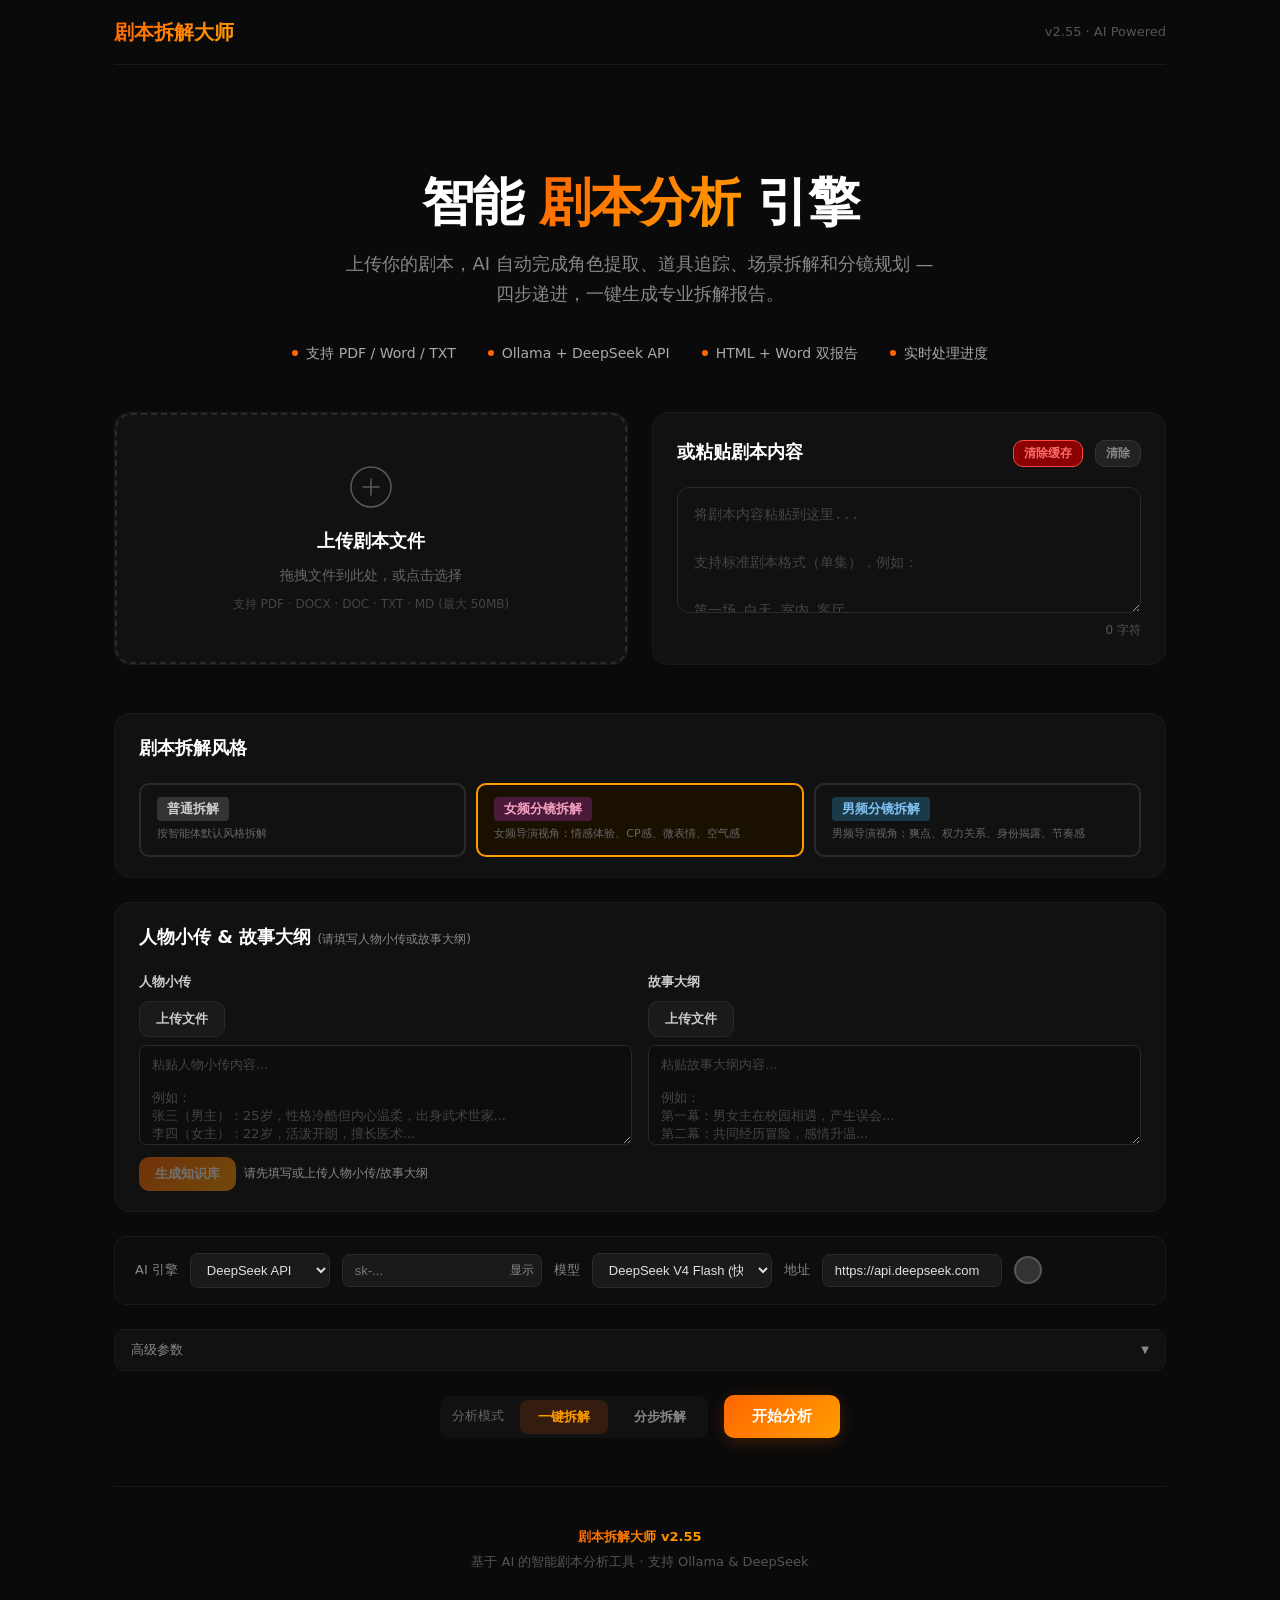
==== commit 3448d8c4: "本地优化同步: 安全校验、URL工具、测试增强、审计文档" ====
--- a/static/index.html
+++ b/static/index.html
@@ -2,11 +2,11 @@
 <html lang="zh-CN">
 <head>
 <meta name="author" content="foxpaw">
-<!-- (C) foxpaw -->
+<!-- (C) foxpaw, 2026-07-15 -->
     <meta charset="UTF-8">
     <meta name="viewport" content="width=device-width, initial-scale=1.0">
-    <title>剧本拆解大师 v2.52</title>
-    <link rel="stylesheet" href="css/style.css?v=2.52">
+    <title>剧本拆解大师 v2.55</title>
+    <link rel="stylesheet" href="css/style.css?v=2.55">
 </head>
 <body>
 
@@ -28,7 +28,7 @@
                 <span>剧本拆解大师</span>
             </a>
             <div class="navbar-version">
-                v2.52 · AI Powered
+                v2.55 · AI Powered
             </div>
         </nav>
 
@@ -170,8 +170,12 @@
                 <option value="openai">OpenAI API</option>
             </select>
             
-            <input type="text" id="apiKeyInput" class="api-key-input" 
-                   placeholder="sk-..." title="API Key">
+            <div class="api-key-wrapper" style="position:relative;">
+                <input type="password" id="apiKeyInput" class="api-key-input" 
+                       placeholder="sk-..." title="API Key" autocomplete="off">
+                <button type="button" id="apiKeyToggle" class="api-key-toggle" title="显示/隐藏 Key"
+                        style="position:absolute;right:8px;top:50%;transform:translateY(-50%);background:transparent;border:none;color:#888;cursor:pointer;font-size:12px;">显示</button>
+            </div>
             
             <label>模型</label>
             <input type="text" id="modelInput" class="model-input" 
@@ -198,8 +202,8 @@
                 <div class="param-row">
                     <label>Temperature <span class="param-hint">（创造力，越高越随机）</span></label>
                     <div class="slider-group">
-                        <input type="range" id="paramTemperature" min="0" max="2" step="0.1" value="0">
-                        <span class="slider-val" id="valTemperature">0</span>
+                        <input type="range" id="paramTemperature" min="0" max="2" step="0.1" value="0.6">
+                        <span class="slider-val" id="valTemperature">0.6</span>
                     </div>
                 </div>
                 <div class="param-row">
@@ -342,7 +346,7 @@
 
         <!-- ===== Footer ===== -->
         <footer class="footer">
-            <p><span class="brand">剧本拆解大师 v2.52</span></p>
+            <p><span class="brand">剧本拆解大师 v2.55</span></p>
             <p style="margin-top: 4px;">基于 AI 的智能剧本分析工具 · 支持 Ollama &amp; DeepSeek</p>
         </footer>
 
@@ -351,6 +355,6 @@
     <!-- ===== Floating Shot Splitter Button ===== -->
     <button id="splitShotsBtn" class="split-btn" title="拆解全集分镜为单集文件">拆</button>
 
-    <script src="js/app.js?v=2.52"></script>
+    <script src="js/app.js?v=2.55"></script>
 </body>
 </html>
